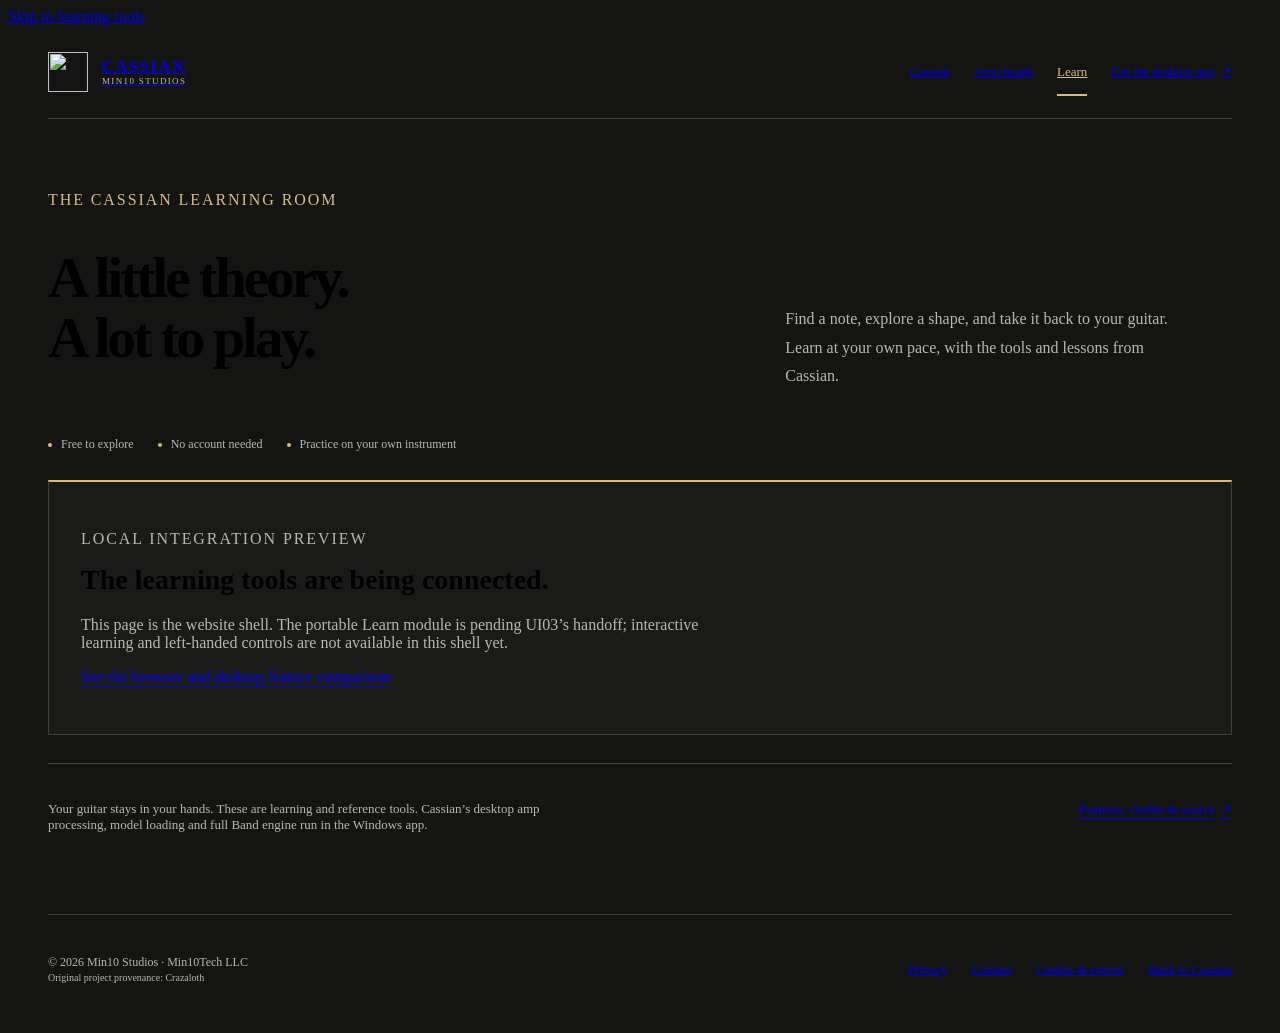
==== learn/index.html @ 9a4cf2e9 "Stage isolated Learn website shell for portable module integration" ====
<!doctype html>
<html lang="en">
<head>
  <meta charset="utf-8">
  <meta name="viewport" content="width=device-width, initial-scale=1">
  <meta name="author" content="Crazaloth">
  <meta name="publisher" content="Min10Tech LLC">
  <meta name="description" content="Explore Cassian’s guitar lessons, scales, chord shapes and theory tools in your browser, with left-handed views.">
  <meta name="theme-color" content="#141513">
  <meta http-equiv="Content-Security-Policy" content="default-src 'none'; script-src 'self'; style-src 'self'; img-src 'self' data:; font-src 'self'; connect-src 'self'; media-src 'self' blob:; object-src 'none'; base-uri 'none'; form-action 'none'">
  <title>Learn guitar with Cassian — Min10 Studios</title>
  <link rel="canonical" href="https://min10studios.com/learn/">
  <meta property="og:type" content="website">
  <meta property="og:site_name" content="Min10 Studios">
  <meta property="og:title" content="Learn guitar with Cassian">
  <meta property="og:description" content="A fretboard, a lesson and a little theory. Cassian’s learning room, in your browser.">
  <meta property="og:url" content="https://min10studios.com/learn/">
  <meta property="og:image" content="https://min10studios.com/assets/cassian-logo-192.png">
  <link rel="icon" href="/assets/cassian-logo-192.png">
  <link rel="stylesheet" href="/styles.css">
  <link rel="stylesheet" href="./site.css">
</head>
<body class="learn-site">
  <a class="skip-link" href="#learn-main">Skip to learning tools</a>
  <header class="learn-site-header learn-site-shell">
    <a class="brand" href="/" aria-label="Cassian by Min10 Studios, home"><img src="/assets/cassian-logo-192.png" alt="" width="40" height="40"><span>CASSIAN<small>MIN10 STUDIOS</small></span></a>
    <nav aria-label="Main navigation"><a href="/">Cassian</a><a href="/#amps">Amp heads</a><a href="/learn/" aria-current="page">Learn</a><a href="/#download">Get the desktop app <span aria-hidden="true">↗</span></a></nav>
  </header>
  <main id="learn-main" class="learn-site-shell" tabindex="-1">
    <div class="learn-site-intro">
      <div><p class="learn-site-eyebrow">THE CASSIAN LEARNING ROOM</p><h1>A little theory.<br>A lot to play.</h1></div>
      <p>Find a note, explore a shape, and take it back to your guitar. Learn at your own pace, with the tools and lessons from Cassian.</p>
    </div>
    <div class="learn-site-context" aria-label="About the browser learning room"><span>Free to explore</span><span>No account needed</span><span>Practice on your own instrument</span></div>
    <section id="cassian-learn-root" class="cassian-learn" aria-label="Cassian learning tools">
      <div class="learn-site-pending" role="status"><p class="learn-site-eyebrow">LOCAL INTEGRATION PREVIEW</p><h2>The learning tools are being connected.</h2><p>This page is the website shell. The portable Learn module is pending UI03’s handoff; interactive learning and left-handed controls are not available in this shell yet.</p><p><a href="./about.html">See the browser and desktop feature comparison</a></p></div>
    </section>
    <noscript><p class="learn-site-help">JavaScript is needed for the interactive fretboard and learning tools. The <a href="./about.html">feature comparison</a> and <a href="/#download">desktop downloads</a> remain available.</p></noscript>
    <aside class="learn-site-help" aria-label="Browser learning scope"><p><strong>Your guitar stays in your hands.</strong> These are learning and reference tools. Cassian’s desktop amp processing, model loading and full Band engine run in the Windows app.</p><a href="./about.html">Features, credits &amp; source <span aria-hidden="true">↗</span></a></aside>
  </main>
  <footer class="learn-site-footer learn-site-shell"><p>© 2026 Min10 Studios · Min10Tech LLC<br><small>Original project provenance: Crazaloth</small></p><nav aria-label="Footer navigation"><a href="/privacy.html">Privacy</a><a href="/contact.html">Contact</a><a href="./about.html">Credits &amp; source</a><a href="/">Back to Cassian</a></nav></footer>
</body>
</html>
---- learn/site.css ----
/* Website shell only. Original project provenance: Crazaloth. */
.learn-site{--learn-accent:#dabb7e;--learn-surface:#1a1b19;--learn-line:#41413a;--learn-muted:#b7b8ad;background:#141513}
.learn-site-shell{width:min(1360px,calc(100% - 80px));margin-inline:auto;min-width:0}
.learn-site-header{display:flex;justify-content:space-between;align-items:center;gap:24px;padding-block:24px;border-bottom:1px solid var(--learn-line)}
.learn-site-header .brand{display:flex;align-items:center;gap:14px;font-weight:700;letter-spacing:.12em;flex-shrink:0}
.learn-site-header .brand img{width:40px;height:40px}
.learn-site-header .brand small{display:block;font-size:9px;letter-spacing:.15em;font-weight:400;color:var(--learn-muted)}
.learn-site-header nav,.learn-site-footer nav{display:flex;align-items:center;gap:24px;flex-wrap:wrap;font-size:13px}
.learn-site-header nav a,.learn-site-footer nav a{min-height:44px;display:inline-flex;align-items:center;gap:6px}
.learn-site-header nav a[aria-current]{color:var(--learn-accent);box-shadow:0 2px var(--learn-accent)}
.learn-site-header nav a:hover,.learn-site-footer nav a:hover,.learn-site-help a:hover{color:var(--learn-accent)}
.learn-site-intro{display:grid;grid-template-columns:1fr .65fr;align-items:end;gap:50px;padding-block:56px 30px}
.learn-site-eyebrow{font:11px/1.6 var(--mono);letter-spacing:.12em;color:var(--learn-accent);margin-bottom:16px}
.learn-site-intro h1{font-size:clamp(36px,4.5vw,62px);line-height:1.05;letter-spacing:-.055em}
.learn-site-intro>p{font-size:16px;line-height:1.8;color:var(--learn-muted);max-width:50ch}
.learn-site-context{display:flex;flex-wrap:wrap;gap:12px 24px;padding-block:0 28px;font-size:12px;color:var(--learn-muted)}
.learn-site-context span{display:inline-flex;gap:9px;align-items:center}
.learn-site-context span:before{content:'';width:4px;height:4px;border-radius:50%;background:var(--learn-accent)}
.learn-site #cassian-learn-root{min-width:0}
.learn-site-pending{padding:32px;border:1px solid var(--learn-line);border-top:2px solid var(--learn-accent);background:var(--learn-surface)}
.learn-site-pending h2{font-size:28px;margin-block:0 20px}
.learn-site-pending p{max-width:80ch;color:var(--learn-muted)}
.learn-site-pending p+p{margin-top:16px}
.learn-site-pending a,.learn-site-help a,.learn-site-about a{text-decoration:underline;text-underline-offset:4px}
.learn-site-help{display:flex;justify-content:space-between;gap:28px;padding:24px 0;margin-top:28px;border-top:1px solid var(--learn-line);font-size:13px;color:var(--learn-muted)}
.learn-site-help p{max-width:84ch}.learn-site-help strong{color:var(--white);font-weight:500}
.learn-site-help>a{flex-shrink:0;align-self:flex-start;min-height:44px;display:flex;align-items:center;gap:6px}
.learn-site-footer{margin-top:44px;border-top:1px solid var(--learn-line);padding-block:28px;display:flex;align-items:center;justify-content:space-between;gap:28px}
.learn-site-footer>p{font-size:12px;color:var(--learn-muted)}
.learn-site-about{max-width:1040px;padding-block:50px}
.learn-site-about h1{font-size:clamp(36px,5vw,58px);margin-bottom:24px}
.learn-site-about h2{font-size:24px;margin-block:36px 18px}
.learn-site-about p{color:var(--learn-muted);max-width:82ch}.learn-site-about p+p{margin-top:16px}
.learn-site-table-wrap{overflow-x:auto;margin-top:24px;border:1px solid var(--learn-line)}
.learn-site-table-wrap:focus-visible{outline:2px solid var(--learn-accent);outline-offset:4px}
.learn-site-about table{border-collapse:collapse;width:100%;font-size:14px;text-align:left}
.learn-site-about caption{text-align:left;padding:18px;font-size:12px;color:var(--learn-muted)}
.learn-site-about th,.learn-site-about td{padding:14px 18px;border-top:1px solid var(--learn-line);vertical-align:top;line-height:1.65}
.learn-site-about th{font-weight:500;color:var(--white)}.learn-site-about td{color:var(--learn-muted)}
@media(max-width:900px){.learn-site-header{flex-wrap:wrap}.learn-site-header nav{gap:20px}.learn-site-intro{gap:30px;grid-template-columns:1fr 1fr}.learn-site-help,.learn-site-footer{flex-wrap:wrap}}
@media(max-width:640px){.learn-site-shell{width:calc(100% - 32px)}.learn-site-header{gap:12px;padding-block:18px}.learn-site-header nav{width:100%;gap:12px 22px;font-size:12px}.learn-site-intro{grid-template-columns:1fr;gap:20px;padding-top:36px}.learn-site-intro>p{font-size:15px}.learn-site-context{gap:8px 18px}.learn-site-pending{padding:24px 20px}.learn-site-pending h2{font-size:25px}.learn-site-help{gap:12px}.learn-site-footer{align-items:flex-start;margin-top:20px}.learn-site-footer nav{gap:12px 20px}.learn-site-about th,.learn-site-about td{padding:12px;font-size:12px}}
@media(prefers-reduced-motion:reduce){.learn-site{scroll-behavior:auto}}
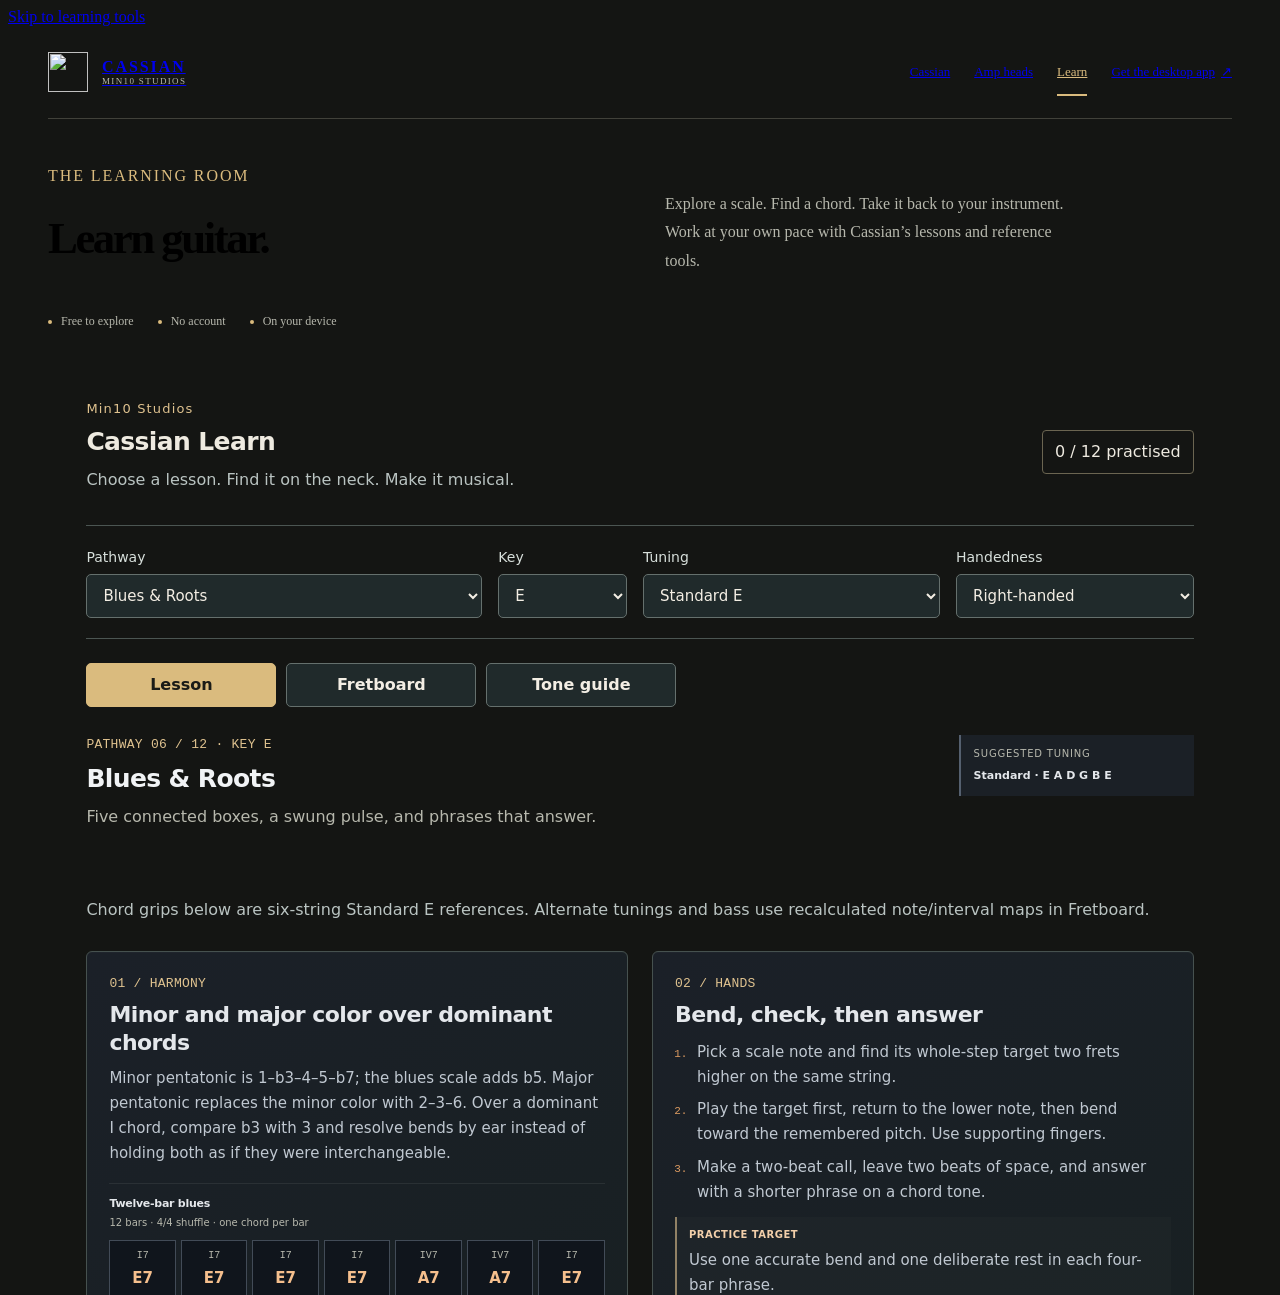
==== commit ff4e24dd: "Integrate browser Learn room with persistent left-handed views" ====
--- a/learn/index.html
+++ b/learn/index.html
@@ -28,16 +28,18 @@
   </header>
   <main id="learn-main" class="learn-site-shell" tabindex="-1">
     <div class="learn-site-intro">
-      <div><p class="learn-site-eyebrow">THE CASSIAN LEARNING ROOM</p><h1>A little theory.<br>A lot to play.</h1></div>
-      <p>Find a note, explore a shape, and take it back to your guitar. Learn at your own pace, with the tools and lessons from Cassian.</p>
+      <div><p class="learn-site-eyebrow">THE LEARNING ROOM</p><h1>Learn guitar.</h1></div>
+      <p>Explore a scale. Find a chord. Take it back to your instrument. Work at your own pace with Cassian’s lessons and reference tools.</p>
     </div>
-    <div class="learn-site-context" aria-label="About the browser learning room"><span>Free to explore</span><span>No account needed</span><span>Practice on your own instrument</span></div>
+    <div class="learn-site-context" aria-label="About the browser learning room"><span>Free to explore</span><span>No account</span><span>On your device</span></div>
+    <p id="learn-load-status" class="learn-site-load" role="status">The interactive learning tools need JavaScript to open.</p>
     <section id="cassian-learn-root" class="cassian-learn" aria-label="Cassian learning tools">
-      <div class="learn-site-pending" role="status"><p class="learn-site-eyebrow">LOCAL INTEGRATION PREVIEW</p><h2>The learning tools are being connected.</h2><p>This page is the website shell. The portable Learn module is pending UI03’s handoff; interactive learning and left-handed controls are not available in this shell yet.</p><p><a href="./about.html">See the browser and desktop feature comparison</a></p></div>
+      <div class="learn-site-fallback"><h2>A fretboard, a lesson and a little theory.</h2><p>Enable JavaScript to open the interactive learning room. You can still read the feature guide or return to Cassian’s desktop downloads.</p><p><a href="./about.html">Features, credits &amp; source</a> · <a href="/#download">Desktop downloads</a></p></div>
     </section>
     <noscript><p class="learn-site-help">JavaScript is needed for the interactive fretboard and learning tools. The <a href="./about.html">feature comparison</a> and <a href="/#download">desktop downloads</a> remain available.</p></noscript>
     <aside class="learn-site-help" aria-label="Browser learning scope"><p><strong>Your guitar stays in your hands.</strong> These are learning and reference tools. Cassian’s desktop amp processing, model loading and full Band engine run in the Windows app.</p><a href="./about.html">Features, credits &amp; source <span aria-hidden="true">↗</span></a></aside>
   </main>
   <footer class="learn-site-footer learn-site-shell"><p>© 2026 Min10 Studios · Min10Tech LLC<br><small>Original project provenance: Crazaloth</small></p><nav aria-label="Footer navigation"><a href="/privacy.html">Privacy</a><a href="/contact.html">Contact</a><a href="./about.html">Credits &amp; source</a><a href="/">Back to Cassian</a></nav></footer>
+  <script type="module" src="./learn-init.js"></script>
 </body>
 </html>
--- a/learn/site.css
+++ b/learn/site.css
@@ -9,19 +9,21 @@
 .learn-site-header nav a,.learn-site-footer nav a{min-height:44px;display:inline-flex;align-items:center;gap:6px}
 .learn-site-header nav a[aria-current]{color:var(--learn-accent);box-shadow:0 2px var(--learn-accent)}
 .learn-site-header nav a:hover,.learn-site-footer nav a:hover,.learn-site-help a:hover{color:var(--learn-accent)}
-.learn-site-intro{display:grid;grid-template-columns:1fr .65fr;align-items:end;gap:50px;padding-block:56px 30px}
+.learn-site-intro{display:grid;grid-template-columns:1fr 1fr;align-items:end;gap:50px;padding-block:32px 22px}
 .learn-site-eyebrow{font:11px/1.6 var(--mono);letter-spacing:.12em;color:var(--learn-accent);margin-bottom:16px}
-.learn-site-intro h1{font-size:clamp(36px,4.5vw,62px);line-height:1.05;letter-spacing:-.055em}
+.learn-site-intro h1{font-size:clamp(34px,3.5vw,46px);line-height:1.05;letter-spacing:-.055em}
 .learn-site-intro>p{font-size:16px;line-height:1.8;color:var(--learn-muted);max-width:50ch}
 .learn-site-context{display:flex;flex-wrap:wrap;gap:12px 24px;padding-block:0 28px;font-size:12px;color:var(--learn-muted)}
 .learn-site-context span{display:inline-flex;gap:9px;align-items:center}
 .learn-site-context span:before{content:'';width:4px;height:4px;border-radius:50%;background:var(--learn-accent)}
-.learn-site #cassian-learn-root{min-width:0}
-.learn-site-pending{padding:32px;border:1px solid var(--learn-line);border-top:2px solid var(--learn-accent);background:var(--learn-surface)}
-.learn-site-pending h2{font-size:28px;margin-block:0 20px}
-.learn-site-pending p{max-width:80ch;color:var(--learn-muted)}
-.learn-site-pending p+p{margin-top:16px}
-.learn-site-pending a,.learn-site-help a,.learn-site-about a{text-decoration:underline;text-underline-offset:4px}
+.learn-site #cassian-learn-root{min-width:0;min-height:640px}
+.learn-site-load{padding:18px 20px;margin-bottom:20px;border:1px solid var(--learn-line);font-size:14px;color:var(--learn-muted)}
+.learn-site-retry{display:block;margin-top:12px;min-height:44px;padding:8px 16px;border:1px solid var(--learn-accent);background:var(--learn-surface);color:var(--white);font-size:13px}
+.learn-site-fallback{padding:32px;border:1px solid var(--learn-line);border-top:2px solid var(--learn-accent);background:var(--learn-surface)}
+.learn-site-fallback h2{font-size:28px;margin-block:0 20px}
+.learn-site-fallback p{max-width:80ch;color:var(--learn-muted)}
+.learn-site-fallback p+p{margin-top:16px}
+.learn-site-fallback a,.learn-site-help a,.learn-site-about a{text-decoration:underline;text-underline-offset:4px}
 .learn-site-help{display:flex;justify-content:space-between;gap:28px;padding:24px 0;margin-top:28px;border-top:1px solid var(--learn-line);font-size:13px;color:var(--learn-muted)}
 .learn-site-help p{max-width:84ch}.learn-site-help strong{color:var(--white);font-weight:500}
 .learn-site-help>a{flex-shrink:0;align-self:flex-start;min-height:44px;display:flex;align-items:center;gap:6px}
@@ -38,5 +40,5 @@
 .learn-site-about th,.learn-site-about td{padding:14px 18px;border-top:1px solid var(--learn-line);vertical-align:top;line-height:1.65}
 .learn-site-about th{font-weight:500;color:var(--white)}.learn-site-about td{color:var(--learn-muted)}
 @media(max-width:900px){.learn-site-header{flex-wrap:wrap}.learn-site-header nav{gap:20px}.learn-site-intro{gap:30px;grid-template-columns:1fr 1fr}.learn-site-help,.learn-site-footer{flex-wrap:wrap}}
-@media(max-width:640px){.learn-site-shell{width:calc(100% - 32px)}.learn-site-header{gap:12px;padding-block:18px}.learn-site-header nav{width:100%;gap:12px 22px;font-size:12px}.learn-site-intro{grid-template-columns:1fr;gap:20px;padding-top:36px}.learn-site-intro>p{font-size:15px}.learn-site-context{gap:8px 18px}.learn-site-pending{padding:24px 20px}.learn-site-pending h2{font-size:25px}.learn-site-help{gap:12px}.learn-site-footer{align-items:flex-start;margin-top:20px}.learn-site-footer nav{gap:12px 20px}.learn-site-about th,.learn-site-about td{padding:12px;font-size:12px}}
+@media(max-width:640px){.learn-site-shell{width:calc(100% - 32px)}.learn-site-header{gap:12px;padding-block:18px}.learn-site-header nav{width:100%;gap:12px 22px;font-size:12px}.learn-site-intro{grid-template-columns:1fr;gap:20px;padding-top:24px}.learn-site-intro>p{font-size:15px}.learn-site-context{gap:8px 18px}.learn-site-fallback{padding:24px 20px}.learn-site-fallback h2{font-size:25px}.learn-site-help{gap:12px}.learn-site-footer{align-items:flex-start;margin-top:20px}.learn-site-footer nav{gap:12px 20px}.learn-site-about th,.learn-site-about td{padding:12px;font-size:12px}}
 @media(prefers-reduced-motion:reduce){.learn-site{scroll-behavior:auto}}
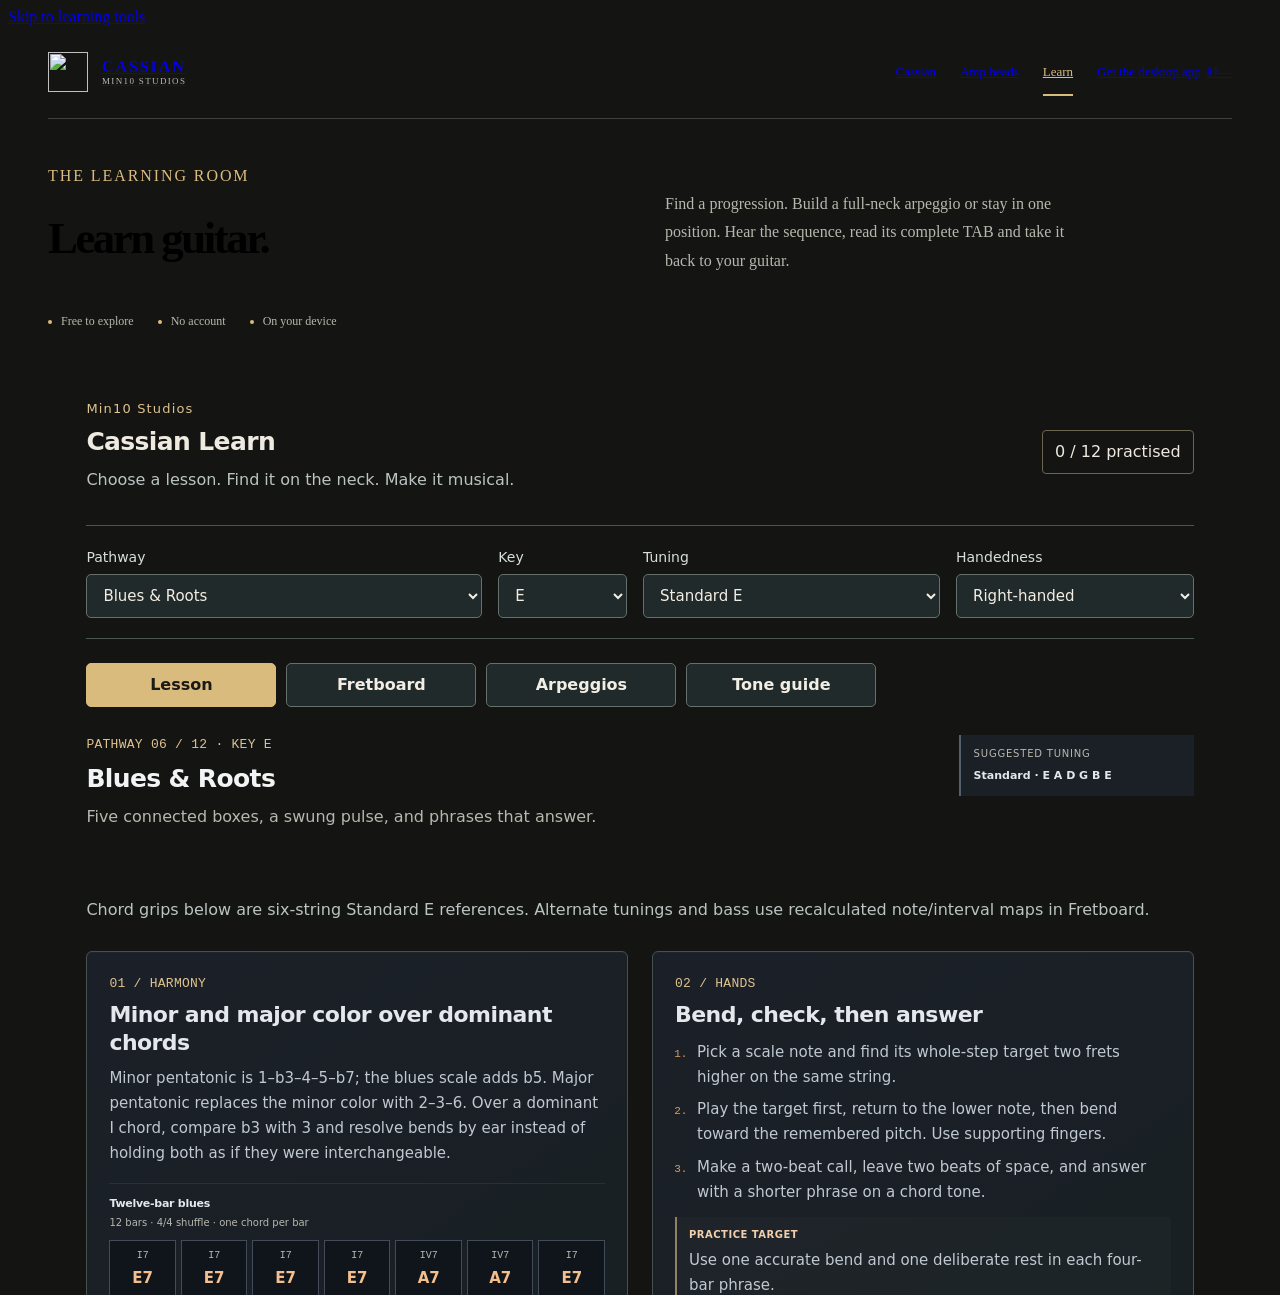
==== commit 6d29f60c: "Publish Cassian 1.4.0 Learn update and matching downloads" ====
--- a/learn/index.html
+++ b/learn/index.html
@@ -5,15 +5,15 @@
   <meta name="viewport" content="width=device-width, initial-scale=1">
   <meta name="author" content="Crazaloth">
   <meta name="publisher" content="Min10Tech LLC">
-  <meta name="description" content="Explore Cassian’s guitar lessons, scales, chord shapes and theory tools in your browser, with left-handed views.">
+  <meta name="description" content="Build progressions and full-neck arpeggios, read complete tabs and explore guitar lessons. 94 progressions, nine genres and left-handed views.">
   <meta name="theme-color" content="#141513">
   <meta http-equiv="Content-Security-Policy" content="default-src 'none'; script-src 'self'; style-src 'self'; img-src 'self' data:; font-src 'self'; connect-src 'self'; media-src 'self' blob:; object-src 'none'; base-uri 'none'; form-action 'none'">
-  <title>Learn guitar with Cassian — Min10 Studios</title>
+  <title>Learn guitar with Cassian â€” Min10 Studios</title>
   <link rel="canonical" href="https://min10studios.com/learn/">
   <meta property="og:type" content="website">
   <meta property="og:site_name" content="Min10 Studios">
   <meta property="og:title" content="Learn guitar with Cassian">
-  <meta property="og:description" content="A fretboard, a lesson and a little theory. Cassian’s learning room, in your browser.">
+  <meta property="og:description" content="94 progressions. Full-neck arpeggios. Complete tabs. Cassianâ€™s learning room, in your browser.">
   <meta property="og:url" content="https://min10studios.com/learn/">
   <meta property="og:image" content="https://min10studios.com/assets/cassian-logo-192.png">
   <link rel="icon" href="/assets/cassian-logo-192.png">
@@ -24,22 +24,22 @@
   <a class="skip-link" href="#learn-main">Skip to learning tools</a>
   <header class="learn-site-header learn-site-shell">
     <a class="brand" href="/" aria-label="Cassian by Min10 Studios, home"><img src="/assets/cassian-logo-192.png" alt="" width="40" height="40"><span>CASSIAN<small>MIN10 STUDIOS</small></span></a>
-    <nav aria-label="Main navigation"><a href="/">Cassian</a><a href="/#amps">Amp heads</a><a href="/learn/" aria-current="page">Learn</a><a href="/#download">Get the desktop app <span aria-hidden="true">↗</span></a></nav>
+    <nav aria-label="Main navigation"><a href="/">Cassian</a><a href="/#amps">Amp heads</a><a href="/learn/" aria-current="page">Learn</a><a href="/#download">Get the desktop app <span aria-hidden="true">â†—</span></a></nav>
   </header>
   <main id="learn-main" class="learn-site-shell" tabindex="-1">
     <div class="learn-site-intro">
       <div><p class="learn-site-eyebrow">THE LEARNING ROOM</p><h1>Learn guitar.</h1></div>
-      <p>Explore a scale. Find a chord. Take it back to your instrument. Work at your own pace with Cassian’s lessons and reference tools.</p>
+      <p>Find a progression. Build a full-neck arpeggio or stay in one position. Hear the sequence, read its complete TAB and take it back to your guitar.</p>
     </div>
     <div class="learn-site-context" aria-label="About the browser learning room"><span>Free to explore</span><span>No account</span><span>On your device</span></div>
     <p id="learn-load-status" class="learn-site-load" role="status">The interactive learning tools need JavaScript to open.</p>
     <section id="cassian-learn-root" class="cassian-learn" aria-label="Cassian learning tools">
-      <div class="learn-site-fallback"><h2>A fretboard, a lesson and a little theory.</h2><p>Enable JavaScript to open the interactive learning room. You can still read the feature guide or return to Cassian’s desktop downloads.</p><p><a href="./about.html">Features, credits &amp; source</a> · <a href="/#download">Desktop downloads</a></p></div>
+      <div class="learn-site-fallback"><h2>A fretboard, a lesson and a little theory.</h2><p>Enable JavaScript to open the interactive learning room. You can still read the feature guide or return to Cassianâ€™s desktop downloads.</p><p><a href="./about.html">Features, credits &amp; source</a> Â· <a href="/#download">Desktop downloads</a></p></div>
     </section>
     <noscript><p class="learn-site-help">JavaScript is needed for the interactive fretboard and learning tools. The <a href="./about.html">feature comparison</a> and <a href="/#download">desktop downloads</a> remain available.</p></noscript>
-    <aside class="learn-site-help" aria-label="Browser learning scope"><p><strong>Your guitar stays in your hands.</strong> These are learning and reference tools. Cassian’s desktop amp processing, model loading and full Band engine run in the Windows app.</p><a href="./about.html">Features, credits &amp; source <span aria-hidden="true">↗</span></a></aside>
+    <aside class="learn-site-help" aria-label="Browser learning scope"><p><strong>Your guitar stays in your hands.</strong> These are learning and reference tools. Cassianâ€™s desktop amp processing, model loading and full Band engine run in the Windows app.</p><a href="./about.html">Features, credits &amp; source <span aria-hidden="true">â†—</span></a></aside>
   </main>
-  <footer class="learn-site-footer learn-site-shell"><p>© 2026 Min10 Studios · Min10Tech LLC<br><small>Original project provenance: Crazaloth</small></p><nav aria-label="Footer navigation"><a href="/privacy.html">Privacy</a><a href="/contact.html">Contact</a><a href="./about.html">Credits &amp; source</a><a href="/">Back to Cassian</a></nav></footer>
-  <script type="module" src="./learn-init.js"></script>
+  <footer class="learn-site-footer learn-site-shell"><p>Â© 2026 Min10 Studios Â· Min10Tech LLC<br><small>Original project provenance: Crazaloth</small></p><nav aria-label="Footer navigation"><a href="/privacy.html">Privacy</a><a href="/contact.html">Contact</a><a href="./about.html">Credits &amp; source</a><a href="/">Back to Cassian</a></nav></footer>
+  <script type="module" src="./learn-init.js?v=1.4.0"></script>
 </body>
 </html>
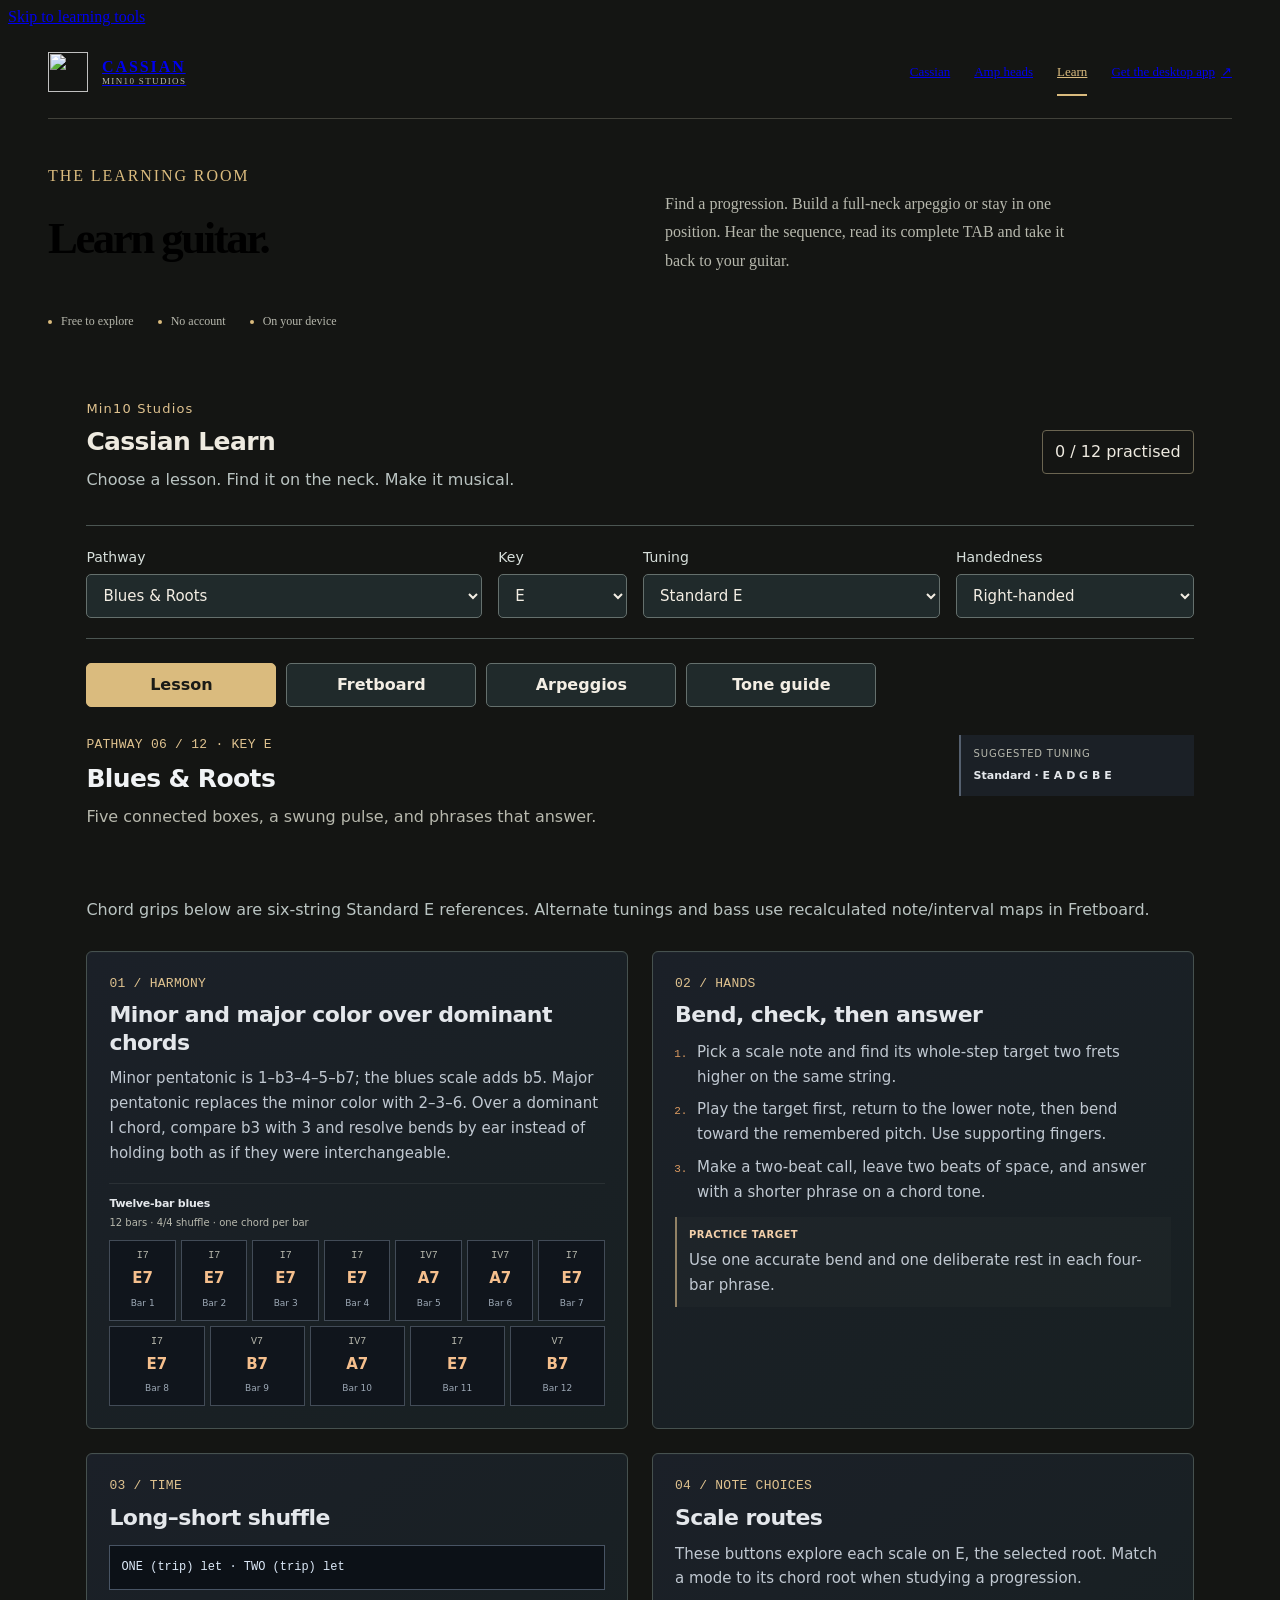
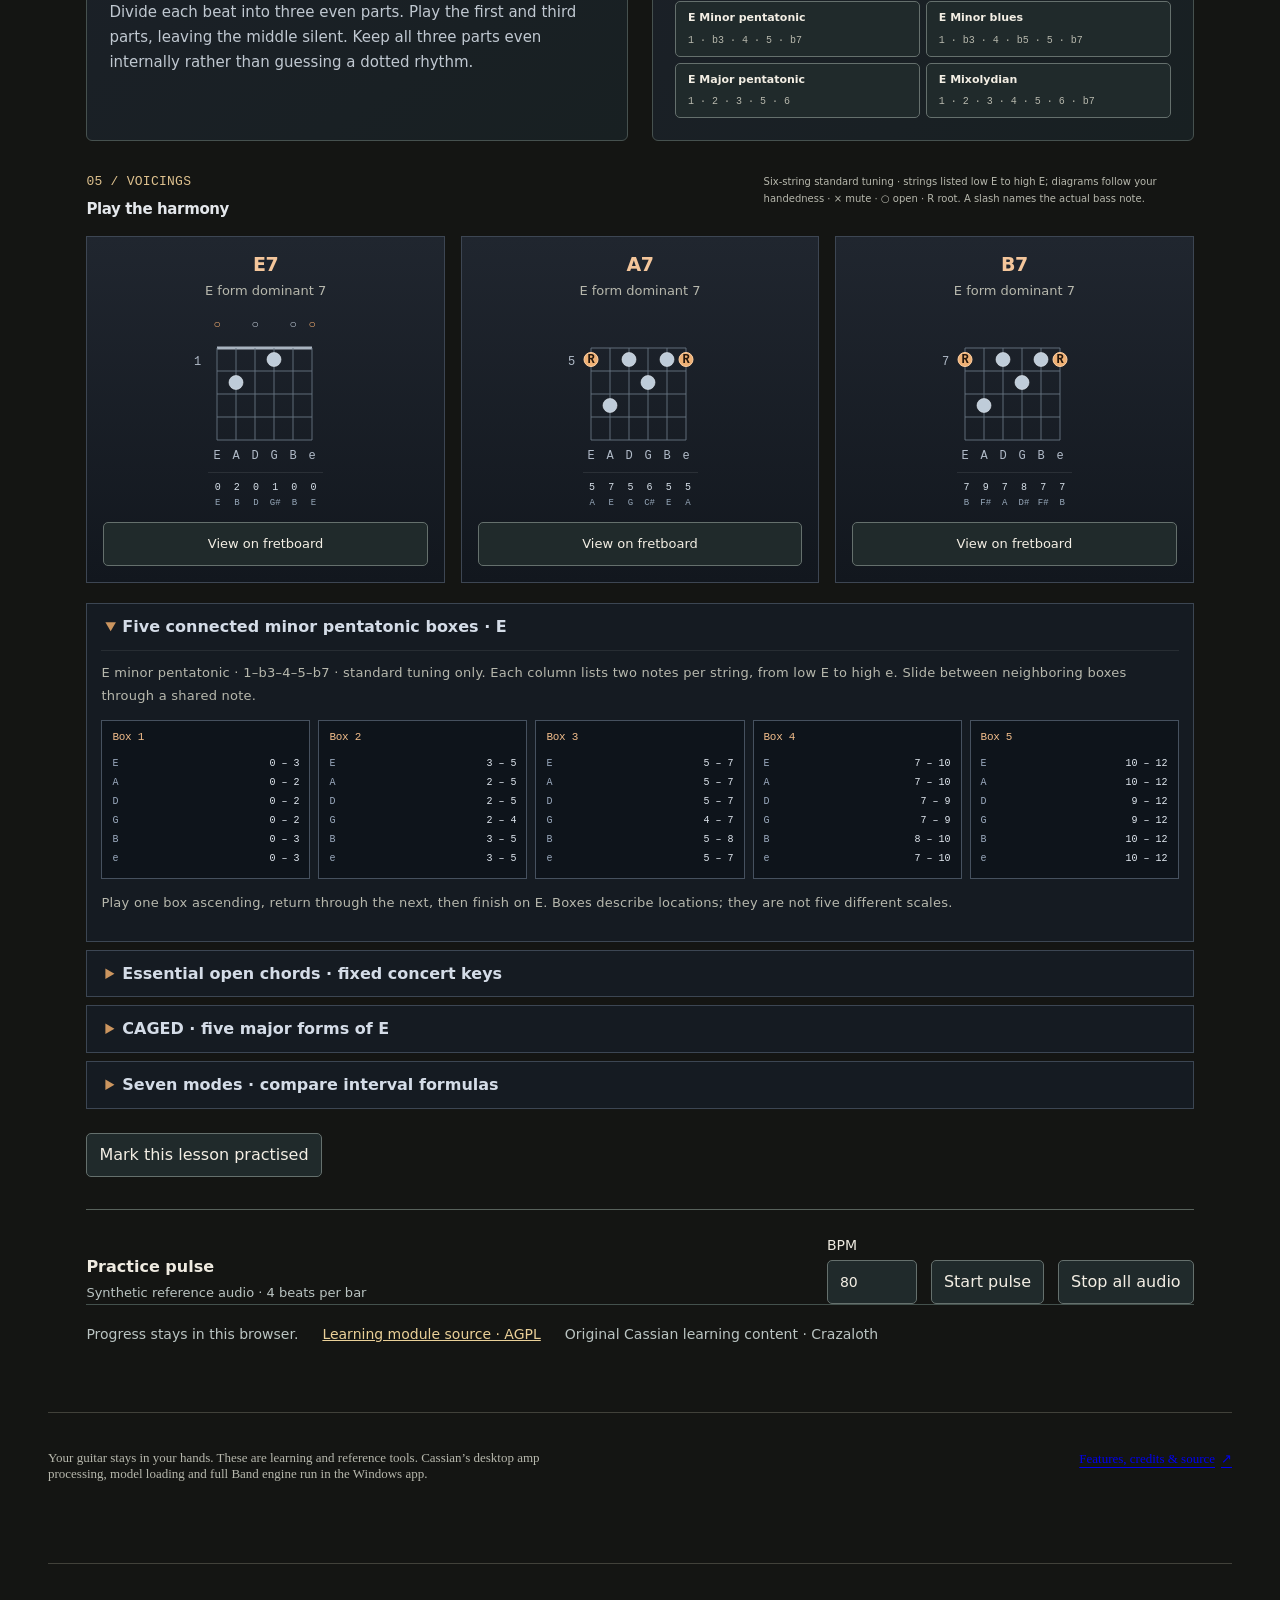
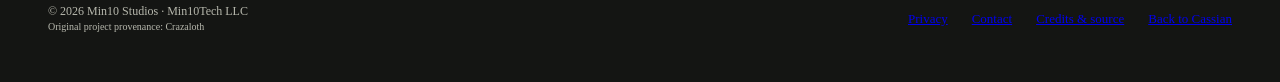
==== commit 6a0d481f: "Preserve UTF-8 text in Learn page and adapter" ====
--- a/learn/index.html
+++ b/learn/index.html
@@ -8,12 +8,12 @@
   <meta name="description" content="Build progressions and full-neck arpeggios, read complete tabs and explore guitar lessons. 94 progressions, nine genres and left-handed views.">
   <meta name="theme-color" content="#141513">
   <meta http-equiv="Content-Security-Policy" content="default-src 'none'; script-src 'self'; style-src 'self'; img-src 'self' data:; font-src 'self'; connect-src 'self'; media-src 'self' blob:; object-src 'none'; base-uri 'none'; form-action 'none'">
-  <title>Learn guitar with Cassian â€” Min10 Studios</title>
+  <title>Learn guitar with Cassian — Min10 Studios</title>
   <link rel="canonical" href="https://min10studios.com/learn/">
   <meta property="og:type" content="website">
   <meta property="og:site_name" content="Min10 Studios">
   <meta property="og:title" content="Learn guitar with Cassian">
-  <meta property="og:description" content="94 progressions. Full-neck arpeggios. Complete tabs. Cassianâ€™s learning room, in your browser.">
+  <meta property="og:description" content="94 progressions. Full-neck arpeggios. Complete tabs. Cassian’s learning room, in your browser.">
   <meta property="og:url" content="https://min10studios.com/learn/">
   <meta property="og:image" content="https://min10studios.com/assets/cassian-logo-192.png">
   <link rel="icon" href="/assets/cassian-logo-192.png">
@@ -24,7 +24,7 @@
   <a class="skip-link" href="#learn-main">Skip to learning tools</a>
   <header class="learn-site-header learn-site-shell">
     <a class="brand" href="/" aria-label="Cassian by Min10 Studios, home"><img src="/assets/cassian-logo-192.png" alt="" width="40" height="40"><span>CASSIAN<small>MIN10 STUDIOS</small></span></a>
-    <nav aria-label="Main navigation"><a href="/">Cassian</a><a href="/#amps">Amp heads</a><a href="/learn/" aria-current="page">Learn</a><a href="/#download">Get the desktop app <span aria-hidden="true">â†—</span></a></nav>
+    <nav aria-label="Main navigation"><a href="/">Cassian</a><a href="/#amps">Amp heads</a><a href="/learn/" aria-current="page">Learn</a><a href="/#download">Get the desktop app <span aria-hidden="true">↗</span></a></nav>
   </header>
   <main id="learn-main" class="learn-site-shell" tabindex="-1">
     <div class="learn-site-intro">
@@ -34,12 +34,12 @@
     <div class="learn-site-context" aria-label="About the browser learning room"><span>Free to explore</span><span>No account</span><span>On your device</span></div>
     <p id="learn-load-status" class="learn-site-load" role="status">The interactive learning tools need JavaScript to open.</p>
     <section id="cassian-learn-root" class="cassian-learn" aria-label="Cassian learning tools">
-      <div class="learn-site-fallback"><h2>A fretboard, a lesson and a little theory.</h2><p>Enable JavaScript to open the interactive learning room. You can still read the feature guide or return to Cassianâ€™s desktop downloads.</p><p><a href="./about.html">Features, credits &amp; source</a> Â· <a href="/#download">Desktop downloads</a></p></div>
+      <div class="learn-site-fallback"><h2>A fretboard, a lesson and a little theory.</h2><p>Enable JavaScript to open the interactive learning room. You can still read the feature guide or return to Cassian’s desktop downloads.</p><p><a href="./about.html">Features, credits &amp; source</a> · <a href="/#download">Desktop downloads</a></p></div>
     </section>
     <noscript><p class="learn-site-help">JavaScript is needed for the interactive fretboard and learning tools. The <a href="./about.html">feature comparison</a> and <a href="/#download">desktop downloads</a> remain available.</p></noscript>
-    <aside class="learn-site-help" aria-label="Browser learning scope"><p><strong>Your guitar stays in your hands.</strong> These are learning and reference tools. Cassianâ€™s desktop amp processing, model loading and full Band engine run in the Windows app.</p><a href="./about.html">Features, credits &amp; source <span aria-hidden="true">â†—</span></a></aside>
+    <aside class="learn-site-help" aria-label="Browser learning scope"><p><strong>Your guitar stays in your hands.</strong> These are learning and reference tools. Cassian’s desktop amp processing, model loading and full Band engine run in the Windows app.</p><a href="./about.html">Features, credits &amp; source <span aria-hidden="true">↗</span></a></aside>
   </main>
-  <footer class="learn-site-footer learn-site-shell"><p>Â© 2026 Min10 Studios Â· Min10Tech LLC<br><small>Original project provenance: Crazaloth</small></p><nav aria-label="Footer navigation"><a href="/privacy.html">Privacy</a><a href="/contact.html">Contact</a><a href="./about.html">Credits &amp; source</a><a href="/">Back to Cassian</a></nav></footer>
+  <footer class="learn-site-footer learn-site-shell"><p>© 2026 Min10 Studios · Min10Tech LLC<br><small>Original project provenance: Crazaloth</small></p><nav aria-label="Footer navigation"><a href="/privacy.html">Privacy</a><a href="/contact.html">Contact</a><a href="./about.html">Credits &amp; source</a><a href="/">Back to Cassian</a></nav></footer>
   <script type="module" src="./learn-init.js?v=1.4.0"></script>
 </body>
 </html>
